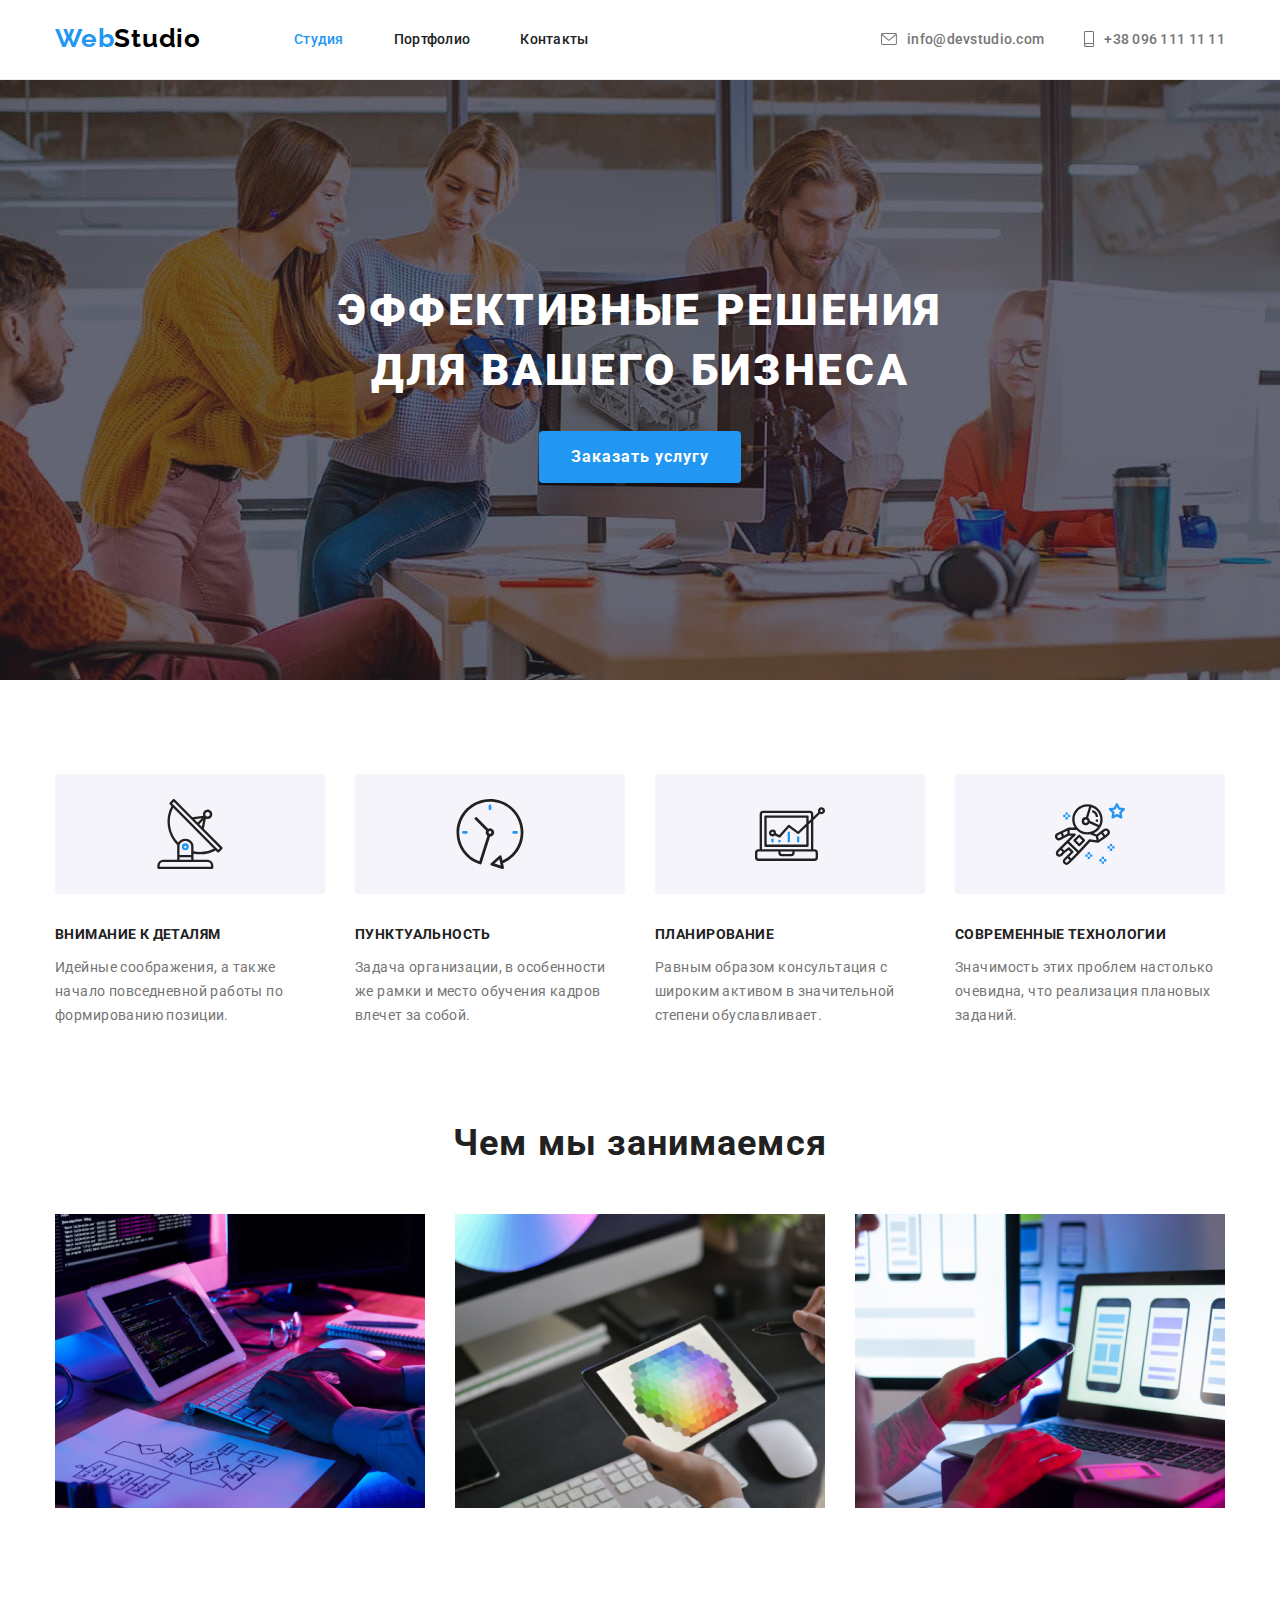
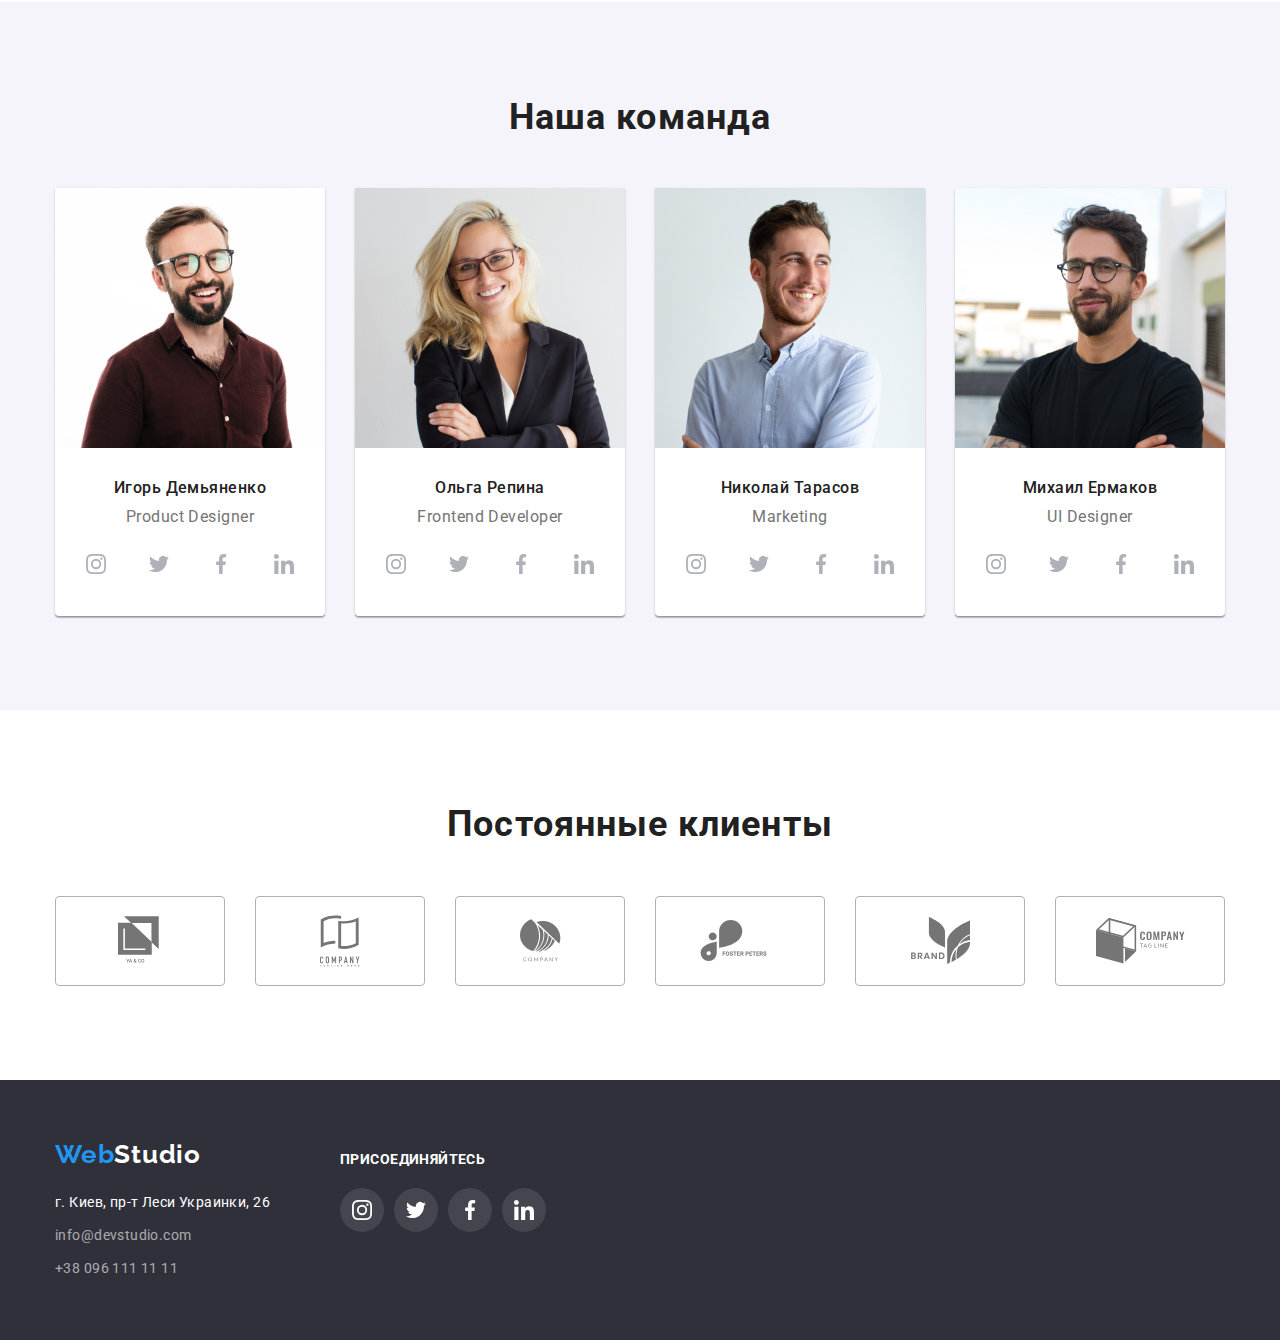
==== index.html @ a2dde5da "Стартовый коммит" ====
<!DOCTYPE html>
<html lang="ru">
  <head>
    <meta charset="UTF-8" />
    <meta name="viewport" content="width=</head>device-width, initial-scale=1.0" />
    <title>WebStudio</title>
    <link rel="stylesheet" href="https://cdnjs.cloudflare.com/ajax/libs/modern-normalize/1.0.0/modern-normalize.css">
    <link href="https://fonts.googleapis.com/css2?family=Raleway:wght@700&family=Roboto:wght@400;500;700;900&display=swap" rel="stylesheet">
    <link rel="stylesheet" href="./css/style.css">
  </head>
  <body>

    <!--HEADER-->

      <header class="header">
        <div class="container">
        <nav class="navigation">
        <a class="logo" href="./index.html" aria-label="Logotype"> <span class="logo-web">Web</span>Studio</a>
        <ul class="navigation-list">
          <li class="navigation-list-item"><a class="navigation-list-link current" href="./index.html">Студия</a></li>
          <li class="navigation-list-item"><a class="navigation-list-link" href="./portfolio.html">Портфолио</a></li>
          <li class="navigation-list-item"><a class="navigation-list-link " href="">Контакты</a></li>
        </ul>
      </nav>
      <ul class="header-contacts">
          <li class="header-contacts-item"> 
            <a class="header-mail-link" href="mailto:info@devstudio.com">
              <svg class="envelope-svg" width="16px" height="12px">
               <use href="./img/sprite.svg#envelope"></use>
              </svg>
              info@devstudio.com 
            </a>
          </li>
          <li class="header-contacts-item">
            <a class="header-tel-link" href="tel:+380961111111">
              <svg class="smartphone-svg" width="10px" height="16px">
                <use href="./img/sprite.svg#smartphone"></use>
               </svg>
              +38 096 111 11 11
            </a>
          </li>
      </ul>
       </div>
     </header>


      <main>
        <!--HERO-->
        <div class="overlay">
         <section class="hero section">
          <div class="container">
          <h1 class="hero-title">Эффективные решения <br> для вашего бизнеса</h1>
          <button class="hero-button" type="button">Заказать услугу</button>
        </div>
        </section>
      </div>
      

        <!-- FEATURES-->
        
        <section class="features">
          <div class="container">
          <h2 hidden class="features-title" >Особенности</h2>

          <ul class="features-list">
            <li class="features-list-item icon-1" >
              
<h3 class="features-subtitle">Внимание к деталям</h3>
<p class="features-text">
  Идейные соображения, а также начало повседневной работы по формированию позиции.
</p>
            </li>
            <li class="features-list-item icon-2" >
              <h3 class="features-subtitle">Пунктуальность</h3>
              <p class="features-text">
          Задача организации, в особенности же рамки и место обучения кадров влечет за собой.
             </p>
            </li>
            <li class="features-list-item icon-3">
              <h3 class="features-subtitle">Планирование</h3>
              <p class="features-text">
                Равным образом консультация с широким активом в значительной степени обуславливает.
              </p></li>
            <li class="features-list-item icon-4">
              <h3 class="features-subtitle">Современные технологии</h3>
<p class="features-text">
  Значимость этих проблем настолько очевидна, что реализация плановых заданий.
</p>
            </li>
          </ul>
        </div>
                </section>
      
          
        <!--WHAT WE DO-->

        <section class="examples">
          <div class="container">
          <h2 class="examples-titles"> Чем мы занимаемся</h2>
          <ul class="examples-list">
            <li>
           <img src="./img/pic1.jpg" alt="мужчина пишет код" width="370" height="294">
            </li>
            <li>
              <img src="./img/pic2.jpg" alt="кто-то держит смартфон" width="370" height="294">
            </li>
            <li>
              <img src="./img/pic3.jpg" alt="кто-то держит планшет" width="370" height="294">
            </li>
          </ul>
        </div>
        </section>

        <!--Our team-->
        <section class="team">
          <div class="container">
          <h2 class="team-title">Наша команда </h2>
          <ul class="team-list">
            <li class="teammate-item">
          <img src="./img/teammate1.jpg" alt="игорь улыбается" width="270" height="260">
          <div class="description-container">
          <h3 class="teammate-name">Игорь Демьяненко</h3>
          <p class="teammate-position" lang="en">Product Designer</p>
          <ul class="social-list">
          <li><a class="social-list-link" href=""><svg class="social-svg" width="20px" height="20px">
            <use href="./img/sprite.svg#instagram"></use>
          </svg>
        </a>
      </li>
          <li><a class="social-list-link" href=""><svg class="social-svg" width="20px" height="20px">
            <use href="./img/sprite.svg#twitter"></use>
          </svg>
        </a>
      </li>
          <li><a class="social-list-link" href=""><svg class="social-svg" width="20px" height="20px">
            <use href="./img/sprite.svg#facebook"></use>
          </svg>
        </a>
      </li>
          <li><a class="social-list-link" href=""><svg class="social-svg" width="20px" height="20px">
            <use href="./img/sprite.svg#linkedin"></use>
          </svg>
        </a>
      </li>
        </ul>
</div>
            </li>
            <li class="teammate-item">
              <img src="./img/teammate2.jpg" alt="ольга улыбается" width="270" height="260">
              <div class="description-container">         
          <h3 class="teammate-name">Ольга Репина</h3>
          <p class="teammate-position" lang="en">Frontend Developer</p>
          <ul class="social-list">
            <li><a class="social-list-link" href=""><svg class="social-svg" width="20px" height="20px">
              <use href="./img/sprite.svg#instagram"></use>
            </svg>
          </a>
        </li>
            <li><a class="social-list-link" href=""><svg class="social-svg" width="20px" height="20px">
              <use href="./img/sprite.svg#twitter"></use>
            </svg>
          </a>
        </li>
            <li><a class="social-list-link" href=""><svg class="social-svg" width="20px" height="20px">
              <use href="./img/sprite.svg#facebook"></use>
            </svg>
          </a>
        </li>
            <li><a class="social-list-link" href=""><svg class="social-svg" width="20px" height="20px">
              <use href="./img/sprite.svg#linkedin"></use>
            </svg>
          </a>
        </li>
          </ul>
          </div>
            </li>
            <li class="teammate-item">
              <img src="./img/teammate3.jpg" alt="николай улыбается" width="270" height="260">
              <div class="description-container">             
               <h3 class="teammate-name">Николай Тарасов</h3>
               <p class="teammate-position" lang="en">Marketing</p>
               <ul class="social-list">
                 <li><a class="social-list-link" href=""><svg class="social-svg" width="20px" height="20px">
                   <use href="./img/sprite.svg#instagram"></use>
                 </svg>
                </a>
              </li>
                 <li><a class="social-list-link" href=""><svg class="social-svg" width="20px" height="20px">
                   <use href="./img/sprite.svg#twitter"></use>
                 </svg>
                </a>
              </li>
                 <li><a class="social-list-link" href=""><svg class="social-svg" width="20px" height="20px">
                   <use href="./img/sprite.svg#facebook"></use>
                 </svg>
                </a>
              </li>
                 <li><a class="social-list-link" href=""><svg class="social-svg" width="20px" height="20px">
                   <use href="./img/sprite.svg#linkedin"></use>
                 </svg>
                </a>
              </li>
               </ul>
               </div>
            </li>
            <li class="teammate-item">
              <img src="./img/teammate4.jpg" alt="ольга улыбается" width="270" height="260">
              <div class="description-container">   
           <h3 class="teammate-name">Михаил Ермаков</h3>
           <p class="teammate-position" lang="en">UI Designer</p>
           <ul class="social-list">
             <li><a class="social-list-link" href=""><svg class="social-svg" width="20px" height="20px">
               <use href="./img/sprite.svg#instagram"></use>
             </svg>
            </a>
          </li>
             <li><a class="social-list-link" href=""><svg class="social-svg" width="20px" height="20px">
               <use href="./img/sprite.svg#twitter"></use>
             </svg>
            </a>
          </li>
             <li><a class="social-list-link" href=""><svg class="social-svg" width="20px" height="20px">
               <use href="./img/sprite.svg#facebook"></use>
             </svg>
            </a>
          </li>
             <li><a class="social-list-link" href=""><svg class="social-svg" width="20px" height="20px">
               <use href="./img/sprite.svg#linkedin"></use>
             </svg>
            </a>
          </li>
           </ul>
           </div>
            </li>
          </ul>
        </div>
        </section>

         <!--CLIENTS-->

    <section class="clients-section">
      <div class="container">
       <h2 class="clients-title">Постоянные клиенты</h2>
       <ul class="clients-list">
         <li class="clients-item"><a class="clients-link" href="">
           <svg class="clients-icon"  width="45px" height="50px" >
            <use href="./img/sprite.svg#client-1"></use>
           </svg>
         </a>
        </li>
        <li class="clients-item"><a class="clients-link" href="">
          <svg class="clients-icon" width="40px" height="52px" >
           <use href="./img/sprite.svg#client-2"></use>
          </svg>
        </a>
       </li>
       <li class="clients-item"><a class="clients-link" href="">
        <svg class="clients-icon" width="41px" height="43px" >
         <use href="./img/sprite.svg#client-3"></use>
        </svg>
      </a>
     </li>
     <li class="clients-item"><a class="clients-link" href="">
      <svg class="clients-icon" width="80px" height="42px" >
       <use href="./img/sprite.svg#client-4"></use>
      </svg>
    </a>
   </li>
   <li class="clients-item"><a class="clients-link" href="">
    <svg class="clients-icon" width="59px" height="47px" >
     <use href="./img/sprite.svg#client-5"></use>
         </svg>
       </a>
      </li>
      <li class="clients-item"><a class="clients-link" href="">
       <svg class="clients-icon" width="89px" height="46px" >
        <use href="./img/sprite.svg#client-6"></use>
       </svg>
     </a>
     </li>
       </ul>
      </div>
      </section>
      </main>


      <!--FOOTER-->
      <footer class="footer">
        <div class="container container-footer">
          <div class="footer-contacts">
          <a class="logo webstudio" href="./index.html" aria-label="Logotype"><span class="logo-web">Web</span><span class="logo-footer">Studio</span></a>
          <address class="address">
           
            <ul class="address-footer">
              <li class="address-footer-item"> г. Киев, пр-т Леси Украинки, 26</li>
              <li class="address-footer-item"><a class="footer-mail-link" href="mailto:info@devstudio.com">info@devstudio.com</a></li>
              <li class="address-footer-item"><a class="footer-tel-link" href="tel:+380961111111">+38 096 111 11 11</a> </li>
           </ul>       
        </address>
      </div>
        <div class="footer-connections">
          <h2>присоединяйтесь</h2>
          <ul class="social-list-footer">
            <li class="item-link-footer"><a class="social-link-footer" href=""><svg class="social-svg" width="20px" height="20px">
              <use href="./img/sprite.svg#instagram"></use>
            </svg></a></li>
            <li class="item-link-footer"><a class="social-link-footer" href=""><svg class="social-svg" width="20px" height="20px">
              <use href="./img/sprite.svg#twitter"></use>
            </svg></a></li>
            <li class="item-link-footer"><a class="social-link-footer" href=""><svg class="social-svg" width="20px" height="20px">
              <use href="./img/sprite.svg#facebook"></use>
            </svg></a></li>
            <li class="item-link-footer"><a class="social-link-footer" href=""><svg class="social-svg" width="20px" height="20px">
              <use href="./img/sprite.svg#linkedin"></use>
            </svg></a></li>
          </ul>
          </div>
      </div>
      </footer>
  </body>
</html>
---- css/style.css ----
:root {
    --main-font: "Roboto", sans-serif;
    --secondary-font: "Raleway", sans-serif;
    --primary-text-color: #757575;
    --secondary-text-color: #212121;
    --title-text-color: #FFFFFF;
    --accent-color: #2196F3;
    --bg-color: #2F303A;
    }    

    *,
    *::before,
    *::after {
      margin: 0;
      padding: 0;
    }

body {
    font-family: var(--main-font);
    font-style: normal;

}
ul{
      list-style: none;
}

a{
    text-decoration: none;
}

img{
    display: block;
}
    

.container{
    margin-left: auto;
    margin-right: auto;
    width: 1200px;
    padding-right: 15px ;
    padding-left: 15px;
    }

/*-----START HEADER-------*/

.header{
    height: 80px;
    padding: 24px 0px;
    border-bottom: 1px solid #ececec;
}

.header .container{
    display: flex;
    }
    
.logo{
    font-family: var(--secondary-font);
    font-weight: 700;
    font-size: 26px;
    line-height: 1,20;
    letter-spacing: 0.03em;
    color: #000000;
    
}
.logo-web{
    color: var(--accent-color);
}

.navigation{
    display: flex;
    align-items: center;
    
    
}
.navigation-list{
    display: flex;
    margin-left: 93px;
}

.navigation-list-item{

    margin-right: 50px;
    }
.navigation-list-item:last-child{
    margin-right: 0;
}
.navigation .navigation-list-link.current{
    color: var(--accent-color);
   }


.navigation-list-link{
    
    font-weight: 500;
    font-size: 14px;
    line-height: 1,15;
    letter-spacing: 0.02em;
    color: var(--secondary-text-color);
}

 

.navigation-list-link:hover,
.navigation-list-link:focus{
color: var(--accent-color); 
}
 
.header-contacts{
    display: flex;
    align-items: center;
    margin-left:auto;
    }

.header-contacts-item{
    
    margin-right: 40px;
    
}


.header-contacts-item:last-child{
margin-right: 0;
}

.header-mail-link{
    display: flex;
    align-items: center;
}
.envelope-svg{
    
    margin-right: 10px;
    fill: currentcolor;
    
}
.header-tel-link{
    display: flex;
    align-items: center;
}
.smartphone-svg{
    margin-right: 10px;
    fill: currentcolor;
}
.envelope-svg:hover,
.envelope-svg:focus,
.smartphone-svg:hover,
.smartphone-svg:focus{

    fill: var(--accent-color);
}

.header-tel-link,
.header-mail-link{
font-weight: 500;
font-size: 14px;
line-height: 1,15;
letter-spacing: 0.02em;
color: var(--primary-text-color);
}


.header-tel-link:hover,
.header-tel-link:focus,
.header-mail-link:hover,
.header-mail-link:focus {
color: var(--accent-color);
}

/*------END HEADER--------*/

/*--------START HERO----------*/

.overlay{
    height: 600px;
    max-width: 1600px;
    margin-left: auto;
    margin-right: auto;
    background-color: #C4C4C4;
    background-image: linear-gradient(
      to right,
      rgba(47, 48, 58, 0.4),
      rgba(47, 48, 58, 0.4)
    ),
     url(../img/bground.jpg);
    background-repeat: no-repeat;
    background-size: cover;
    background-position: center;
}
.hero{
    padding-top: 200px;
    text-align: center;
 
 
}

.hero-title{
    margin-bottom: 30px;
 

    font-size: 44px;
    line-height: 1.37;
    text-align: center;
    letter-spacing: 0.06em;
    text-transform: uppercase;
    color: var(--title-text-color);
    font-weight: 900;
}
.hero-button{
display: inline-block;
 border: 0px;
 border-radius: 4px;
padding: 11px 32px;
box-shadow: 0px 4px 4px rgba(0, 0, 0, 0.15);
border-radius: 4px;
min-width: 200px;

font-weight: 700;
font-size: 16px;
line-height: 1.88;
align-items: center;
letter-spacing: 0.06em;
color: var(--title-text-color);
background-color:var(--accent-color);
}


/*--------END HERO------------*/

/*--------START FEATURES-------*/
.features{
  padding-top: 94px;  
  padding-bottom: 94px ;
}
.features-list{
    display: flex; 
}
.features-list-item::before {
    display: block; 
    content: '';
    height: 120px;
    background: #f5f4fa;
    border-radius: 4px;
    margin-bottom: 30px;
    background-repeat: no-repeat;
    background-position: center;
  }

  .icon-1::before {
    background-image: url(../img/antenna.svg);
  }
  .icon-2::before {
    background-image: url(../img/clock.svg);
  }
  .icon-3::before {
    background-image: url(../img/diagram.svg);
  }
  .icon-4::before {
    background-image: url(../img/astronaut.svg);
  }
  

.features-list-item:not(:last-child){
    margin-right:30px;
}

.features-list-item{
    
    width: 270px;
    }


.features-subtitle{
margin-bottom: 10px; 

font-weight: 700;
font-size: 14px;
line-height: 1.50;
letter-spacing: 0.03em;
text-transform: uppercase;
color: var(--secondary-text-color);
}
.features-text{
  
font-weight: 400;
font-size: 14px;
line-height: 1.73;
letter-spacing: 0.03em;
color: var(--primary-text-color);
}

/*--------END FEATURES-------*/

/*------START WHAT WE DO----------*/

.examples{
    padding-bottom: 94px;
     
}

.examples-list{
    display: flex;
    justify-content: space-between;
}
.examples-titles{
margin-bottom: 50px;

font-weight: 700;
font-size: 36px;
line-height: 1.17;
text-align: center;
letter-spacing: 0.03em;
color: var(--secondary-text-color);
}

/*------END WHAT WE DO----------*/

/*------START OUR TEAM----------*/

.team{
    padding-top: 94px;
    padding-bottom: 94px;
    background: #F5F4FA;
    
}

.team-title{

margin-bottom: 50px;


font-weight: 700;
font-size: 36px;
line-height: 1.17;
text-align: center;
letter-spacing: 0.03em;
color: var(--secondary-text-color);
}

.team-list{
    display: flex;
    justify-content: space-between;
}
.teammate-item{
    


    background: #FFFFFF;
    box-shadow: 0px 1px 3px rgba(0, 0, 0, 0.12), 0px 1px 1px rgba(0, 0, 0, 0.14),
    0px 2px 1px rgba(0, 0, 0, 0.2);
    border-radius: 0px 0px 4px 4px;
}

.teammate-item h3{
    
 text-align: center;

}
.teammate-name{
margin-top: 30px;
margin-bottom: 10px;

font-weight: 500;
font-size: 16px;
line-height: 1.19;
letter-spacing: 0.03em;
color: var(--secondary-text-color);
}
.teammate-position{
margin-bottom: 16px;
font-weight: 400;
font-size: 16px;
line-height: 1.19;
letter-spacing: 0.03em;
text-align: center;
color: var(--primary-text-color);
}
.social-list {

    display: flex;
    justify-content: space-evenly;
    padding: 0;
    margin: 0;
  
  }
  
  .social-list-link {
    display: flex;
    justify-content: center;
    align-items: center;
    width: 44px;
    height: 44px;
    border-radius: 50%;
    fill: #AFB1B8;
  
  }
  
  .social-list-link:hover,
  .social-list-link:focus {
  
    background-color: var(--accent-color);
  
  }
  
  .social-list-link:hover .social-svg,
  .social-list-link:focus .social-svg {
  
    fill: #ffffff;
  }
  
.description-container{
    padding-bottom: 30px;
}

/*------END OUR TEAM----------*/

/*--------START CLIENTS--------*/
.clients-section {
    padding-bottom: 94px;
    padding-top: 94px ;
}
  
.clients-title {
    font-weight: bold;
    font-size: 36px;
    line-height: 1.16;
    letter-spacing: 0.03em;
    color: var(--secondary-text-color);
    text-align: center;
    margin: 0px;
    padding: 0px;
    margin-bottom: 50px;
    
  }
  .clients-list {
    display: flex;
    justify-content: space-between;
    margin: 0px;
    padding: 0px;
  }
  .clients-item {
        
    Width: 170px;
    Height: 90px;
  }
  .clients-link:hover,
  .clients-link:focus {
    border: 1px solid var(--accent-color);
    border-radius: 4px;
    color: var(--accent-color);
    
  }
  .clients-link {
    display: flex;
    justify-content: center;
    align-items: center;
    Width: 170px;
    Height: 90px;
    color: #757575;
    border: 1px solid #AFB1B8;
    border-radius: 4px;
  }
  .clients-icon {
    fill: currentcolor;
  }
  
/*--------END CLIENTS---------*/

/*------STARt FOOTER---------*/

.footer{
  background-color: var(--bg-color);
}
.container-footer{
    display: flex;
    margin-left: auto;
    margin-right: auto;
    padding-bottom: 60px;
    padding-top: 60px;
}
.footer-contacts{
    margin-right: 70px;
}

.logo-footer{
    color: #FFFFFF;
}
.webstudio{
    display:block ;
    margin-bottom: 20px;
}

.address-footer-item:not(:last-child){
    margin-bottom: 9px;

    }

.footer address{

font-style: normal;
}
.address{
font-weight: 400;
font-size: 14px;
line-height: 1.72;
letter-spacing: 0.03em;
color: var(--title-text-color);
}
.footer-mail-link{
font-weight: 400;
font-size: 14px;
line-height: 1.72;
letter-spacing: 0.03em;
color: rgba(255, 255, 255, 0.6);
}
.footer-tel-link{
font-weight: 400;
font-size: 14px;
line-height: 1.72;
letter-spacing: 0.03em;
color: rgba(255, 255, 255, 0.6);

}

    
    

.footer-connections h2 {
    margin: 0;
    padding: 0;
    padding-top: 12px;
    margin-bottom: 20px;
    
    font-weight: bold;
    font-size: 14px;
    line-height: 1.14;
    letter-spacing: 0.03em;
    text-transform: uppercase;
     color: var(--title-text-color);
  }
  .social-list-footer {
    display: flex;
    justify-content: space-evenly;
    padding: 0;
    margin: 0;
  
  }
  .social-link-footer {
    display: flex;
    justify-content: center;
    align-items: center;
    width: 44px;
    height: 44px;
    border-radius: 50%;
    background-color: rgba(255, 255, 255, 0.1);
    fill: var(--title-text-color);
  }
  .item-link-footer:not(:last-child) {
    margin-right: 10px;
  }
  .social-link-footer:hover,
  .social-link-footer:focus {
    background-color: var(--accent-color);

  }
/*------END FOOTER---------*/

/*------START PORTFOLIO---------*/


.portfolio{
  padding-top: 94px;
  padding-bottom:94px;
}
.portfolio-filter{
  display: flex;
  justify-content: center;
  margin-bottom: 50px;

}

.portfolio-filter-btn{
  display: inline-block; 
  border: 0px;
  border-radius: 4px;
  padding-top: 6px;
  padding-bottom: 6px;
  padding-right: 22px;
  padding-left: 22px;

  font-weight: 500;
  font-size: 16px;
  line-height: 1.625;
  text-align: center;
  letter-spacing: 0.03em;
  color: var(--secondary-text-color);   
 
  
 }
    .portfolio-filter-btn:hover,
    .portfolio-filter-btn:focus{
    color: var(--title-text-color);
    background-color: var(--accent-color);
    box-shadow: 0px 1px 1px rgba(0, 0, 0, 0.12), 0px 4px 4px rgba(0, 0, 0, 0.06),
    1px 4px 6px rgba(0, 0, 0, 0.16);
    }

.button{
    
    background: #F5F4FA;
    border-radius: 4px;
}     



    .button:not(:last-child){
        margin-right: 8px;
    }
 
    

.portfolio-list{
    display: flex;
    flex-wrap: wrap;
    margin-left: auto;
    margin-right: auto;
    }

.portfolio-list-item{
    width: 370px;
    margin-right: 30px;
    margin-bottom: 30px;   
    
}


.portfolio-list-link{
  display: block;
}
.portfolio-list-link:hover,
.portfolio-list-link:focus{
  box-shadow: 0px 1px 1px rgba(0, 0, 0, 0.12), 0px 4px 4px rgba(0, 0, 0, 0.06),
  1px 4px 6px rgba(0, 0, 0, 0.16);
}
.portfolio-list-item:nth-child(3n){
    margin-right: 0px;
}
.portfolio-list-item:nth-last-child(-n + 3){
    margin-bottom: 0px;
}
.portfolio-list-item h2{
    margin-bottom: 0px;
  padding-top: 20px;
  padding-left: 24px;
  padding-right: 24px;
}
.portfolio-list-item p{
    margin-bottom: 0px;
  margin-top: 4px;
  padding-left: 24px;
  padding-right: 24px;
  padding-bottom: 20px;
  
}

.list-container{
    border-top: 0px solid #eeeeee;;
    border-left:  1px solid #eeeeee;
    border-right:  1px solid #eeeeee;
    border-bottom:  1px solid #eeeeee;
    
    
}

 .portfolio-list-title{
font-weight: 700;
font-size: 18px;
line-height: 2;
letter-spacing: 0.06em;
color: var(--secondary-text-color);
}
.portfolio-list-text{
font-weight: 400;
font-size: 16px;
line-height: 1.875;
letter-spacing: 0.03em;
color: var(--primary-text-color);
}


/*------END PORTFOLIO---------*/
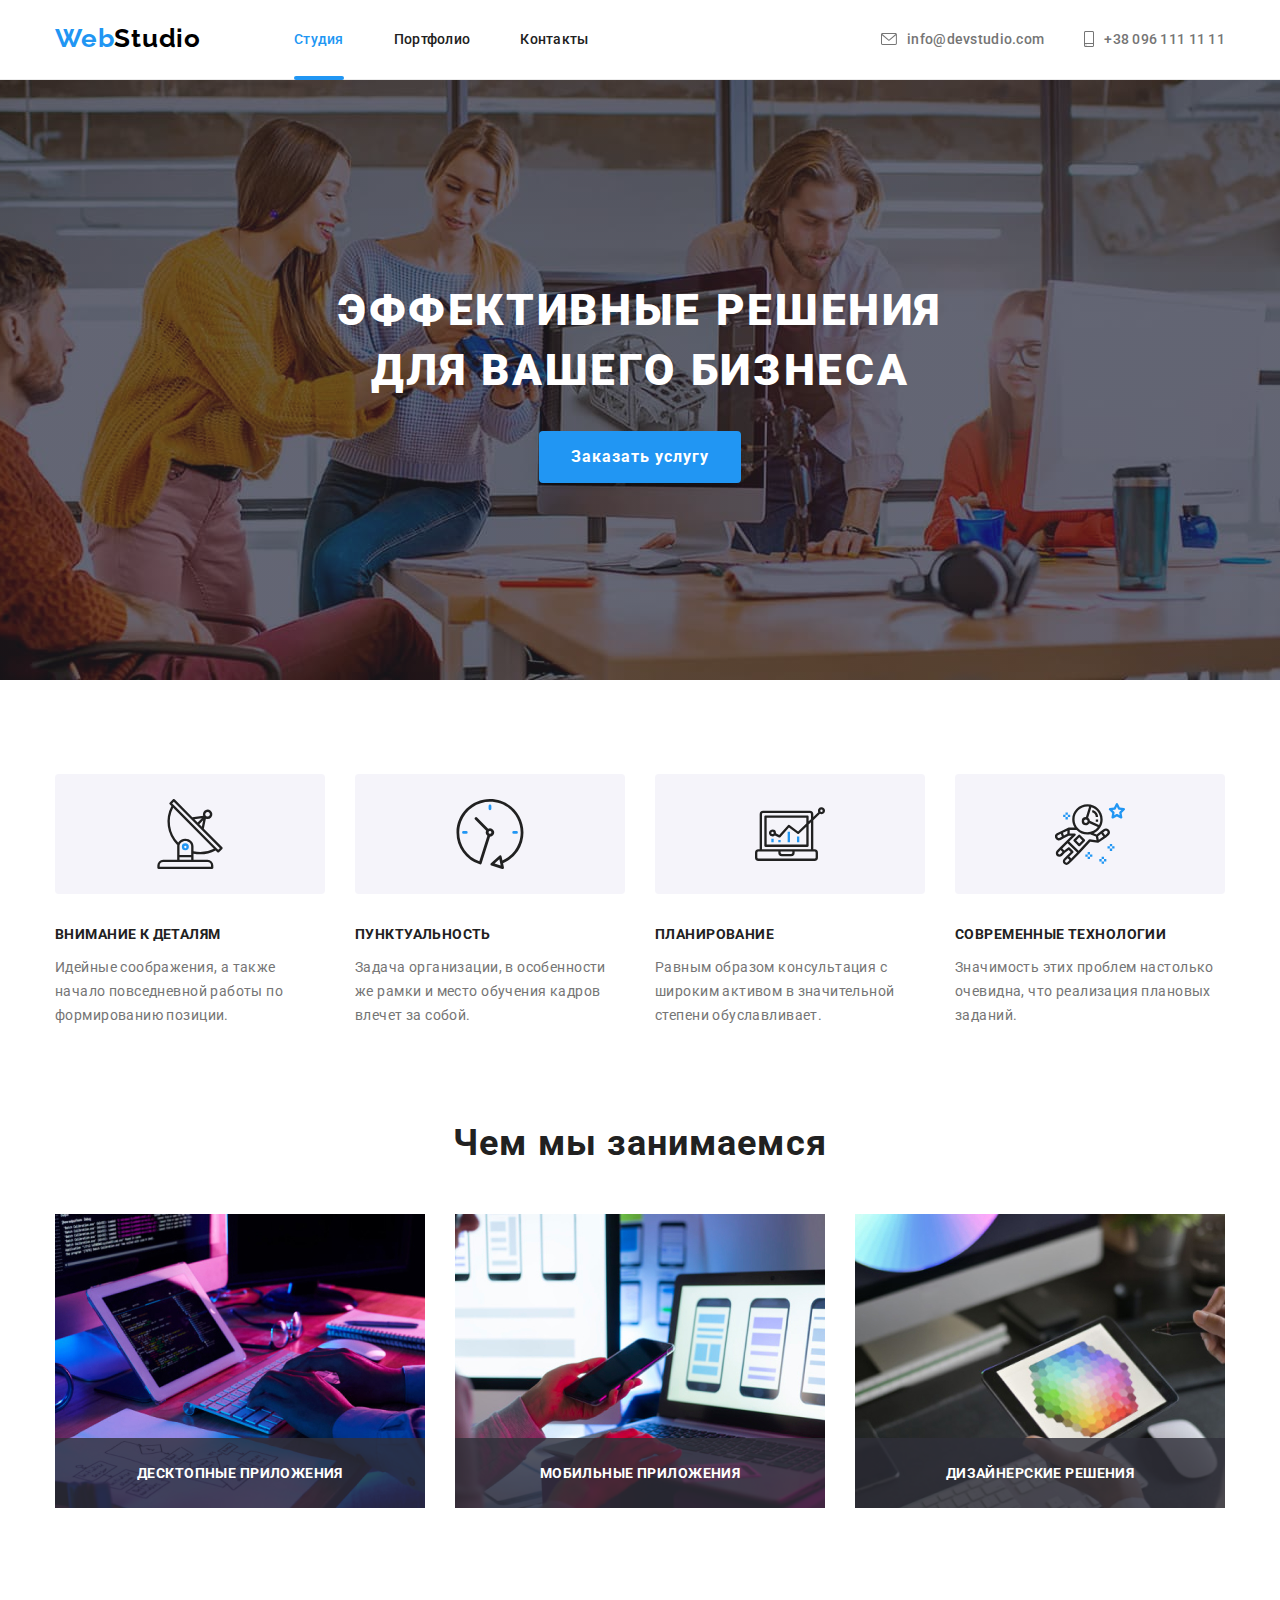
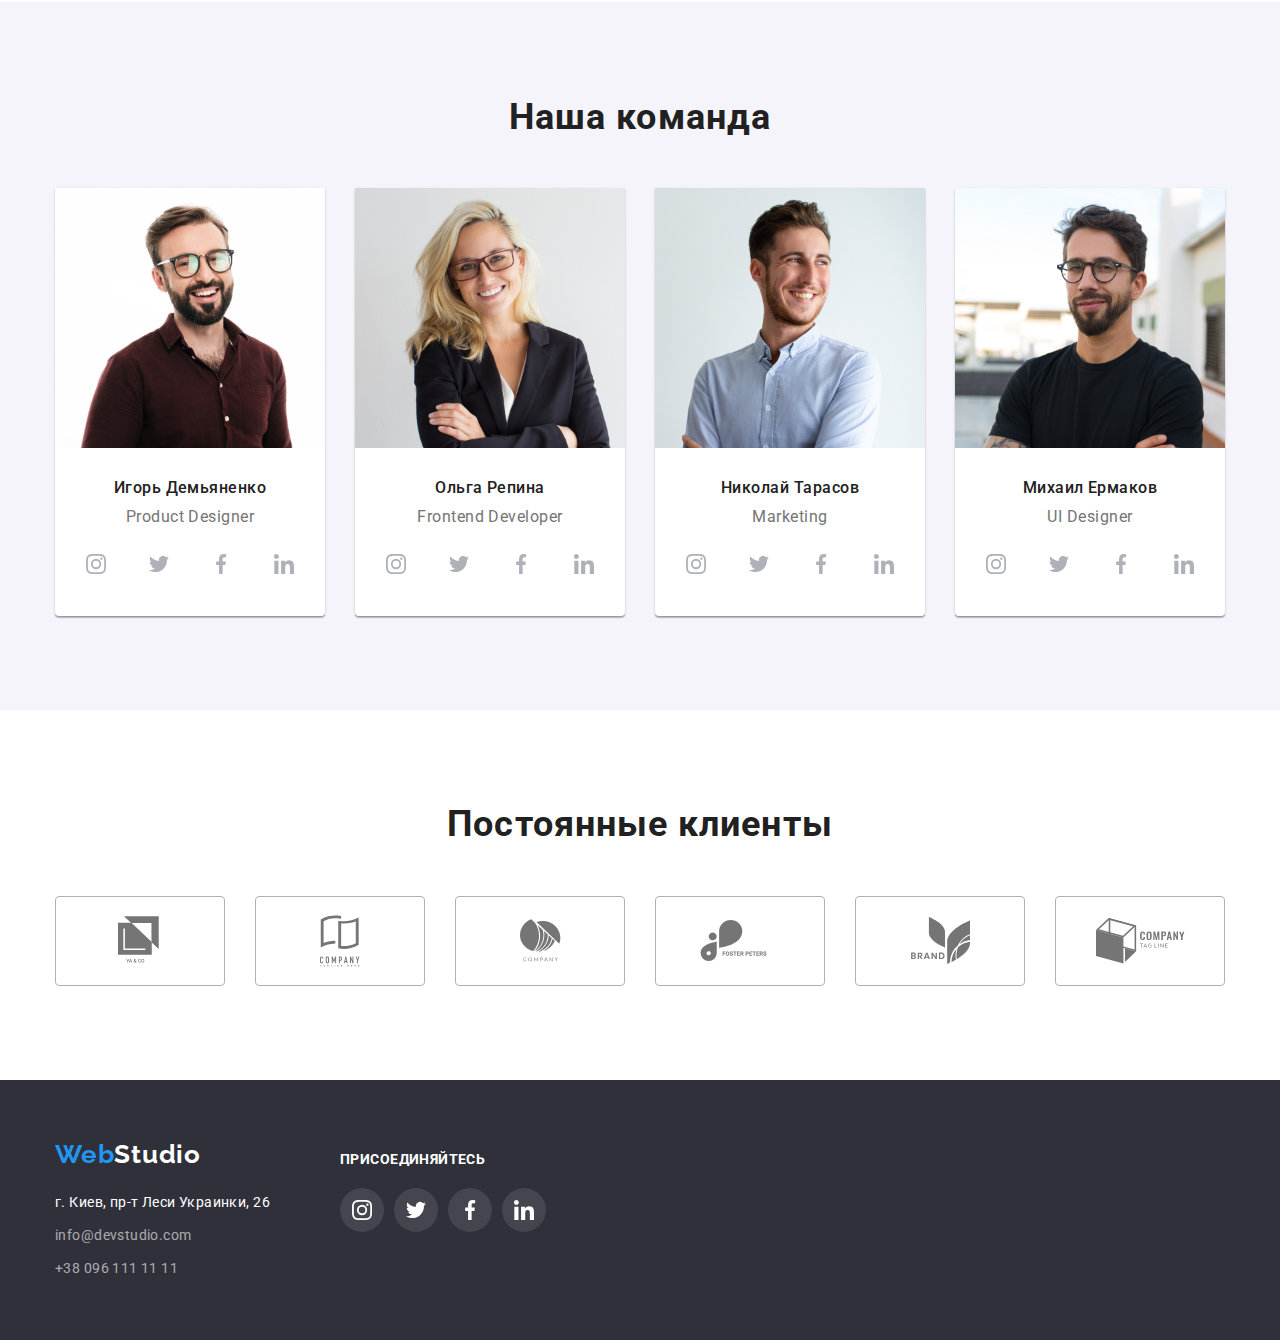
==== commit 080badbd: "Позиционирует текст на карточках, добавляет оверлей на карточки портфолио" ====
--- a/index.html
+++ b/index.html
@@ -99,13 +99,28 @@
           <h2 class="examples-titles"> Чем мы занимаемся</h2>
           <ul class="examples-list">
             <li>
+              <div class="wrapper-examples">
            <img src="./img/pic1.jpg" alt="мужчина пишет код" width="370" height="294">
+           <div class="overlay-examples">
+           <p class="text-overlay-examples">Десктопные приложения</p>
+          </div>
+        </div>
             </li>
             <li>
-              <img src="./img/pic2.jpg" alt="кто-то держит смартфон" width="370" height="294">
+              <div class="wrapper-examples">
+              <img src="./img/pic3.jpg" alt="кто-то держит смартфон" width="370" height="294">
+              <div class="overlay-examples">
+                <p class="text-overlay-examples">Мобильные приложения</p>
+              </div>
+            </div>
             </li>
             <li>
-              <img src="./img/pic3.jpg" alt="кто-то держит планшет" width="370" height="294">
+              <div class="wrapper-examples">
+              <img src="./img/pic2.jpg" alt="кто-то держит планшет" width="370" height="294">
+              <div class="overlay-examples">
+                <p class="text-overlay-examples">Дизайнерские решения</p>
+              </div>
+            </div>
             </li>
           </ul>
         </div>
--- a/css/style.css
+++ b/css/style.css
@@ -82,6 +82,8 @@
 .navigation-list-item{
 
     margin-right: 50px;
+    position: relative;
+    
     }
 .navigation-list-item:last-child{
     margin-right: 0;
@@ -98,6 +100,20 @@
     line-height: 1,15;
     letter-spacing: 0.02em;
     color: var(--secondary-text-color);
+    transition-duration: 250ms;
+  transition-timing-function: cubic-bezier(0.4, 0, 0.2, 1);
+    
+}
+.navigation-list-link.current::after{
+  content: "";
+  display: flex;
+  width: 100%;
+  position: absolute;
+  bottom: -32px;
+  left: 0;
+  height: 4px;
+  background: #2196F3;
+  border-radius: 2px;
 }
 
  
@@ -157,6 +173,8 @@
 line-height: 1,15;
 letter-spacing: 0.02em;
 color: var(--primary-text-color);
+transition-duration: 250ms;
+  transition-timing-function: cubic-bezier(0.4, 0, 0.2, 1);
 }
 
 
@@ -312,6 +330,34 @@
 letter-spacing: 0.03em;
 color: var(--secondary-text-color);
 }
+.wrapper-examples{
+  position: relative;
+}
+
+.overlay-examples{
+  position: absolute;
+  bottom: 0;
+  left: 0;
+  display: flex;
+  width: 100%;
+  height: 70px;
+  background: rgba(47, 48, 58, 0.8);
+}
+.text-overlay-examples{
+  display: flex;
+  justify-content: center;
+  align-items: center;
+  font-family: Roboto;
+  font-style: normal;
+  font-weight: bold;
+  font-size: 14px;
+  line-height: 1.142;
+  text-align: center;
+  letter-spacing: 0.03em;
+  text-transform: uppercase;
+  color: var(--title-text-color);
+  margin: 0 auto;
+}
 
 /*------END WHAT WE DO----------*/
 
@@ -392,6 +438,9 @@
     height: 44px;
     border-radius: 50%;
     fill: #AFB1B8;
+    transition-duration: 250ms;
+    transition-timing-function: cubic-bezier(0.4, 0, 0.2, 1);
+
   
   }
   
@@ -459,6 +508,9 @@
     color: #757575;
     border: 1px solid #AFB1B8;
     border-radius: 4px;
+    transition-duration: 250ms;
+    transition-timing-function: cubic-bezier(0.4, 0, 0.2, 1);
+
   }
   .clients-icon {
     fill: currentcolor;
@@ -554,6 +606,9 @@
     border-radius: 50%;
     background-color: rgba(255, 255, 255, 0.1);
     fill: var(--title-text-color);
+    transition-duration: 250ms;
+    transition-timing-function: cubic-bezier(0.4, 0, 0.2, 1);
+
   }
   .item-link-footer:not(:last-child) {
     margin-right: 10px;
@@ -593,7 +648,10 @@
   line-height: 1.625;
   text-align: center;
   letter-spacing: 0.03em;
-  color: var(--secondary-text-color);   
+  color: var(--secondary-text-color);
+  transition-duration: 250ms;
+  transition-timing-function: cubic-bezier(0.4, 0, 0.2, 1);
+   
  
   
  }
@@ -629,12 +687,18 @@
 .portfolio-list-item{
     width: 370px;
     margin-right: 30px;
-    margin-bottom: 30px;   
-    
-}
-
-
-.portfolio-list-link{
+    margin-bottom: 30px;
+  }
+
+.portfolio-list-item:hover .overlay-portfolio{
+  opacity: 1;
+  visibility: visible;
+  pointer-events: auto;
+  transform: translateY(0%);
+
+  }
+
+  .portfolio-list-link{
   display: block;
 }
 .portfolio-list-link:hover,
@@ -662,6 +726,39 @@
   padding-bottom: 20px;
   
 }
+.wrapper-portfolio{
+  position: relative;
+  overflow: hidden;
+}
+.overlay-portfolio{
+  
+  position: absolute;
+    top: 0;
+    left: 0;
+    display: flex;
+    width: 100%;
+    height: 100%;
+    background: rgba(33, 150, 243, 0.9);
+    margin: 0;
+    padding: 63px 24px;
+    transform: translateY(100%);
+    transition-duration: 250ms;
+    transition-timing-function: cubic-bezier(0.4, 0, 0.2, 1);
+    opacity: 0;
+    visibility: hidden;
+    pointer-events: none;
+}
+.overlay-text-portfolio{
+    font-family: Roboto;
+    font-style: normal;
+    font-weight: normal;
+    font-size: 18px;
+    line-height: 1.555;
+    letter-spacing: 0.03em;
+    color: var(--title-text-color);
+    margin-top: 0px;
+    margin-bottom: 0px;
+  }
 
 .list-container{
     border-top: 0px solid #eeeeee;;
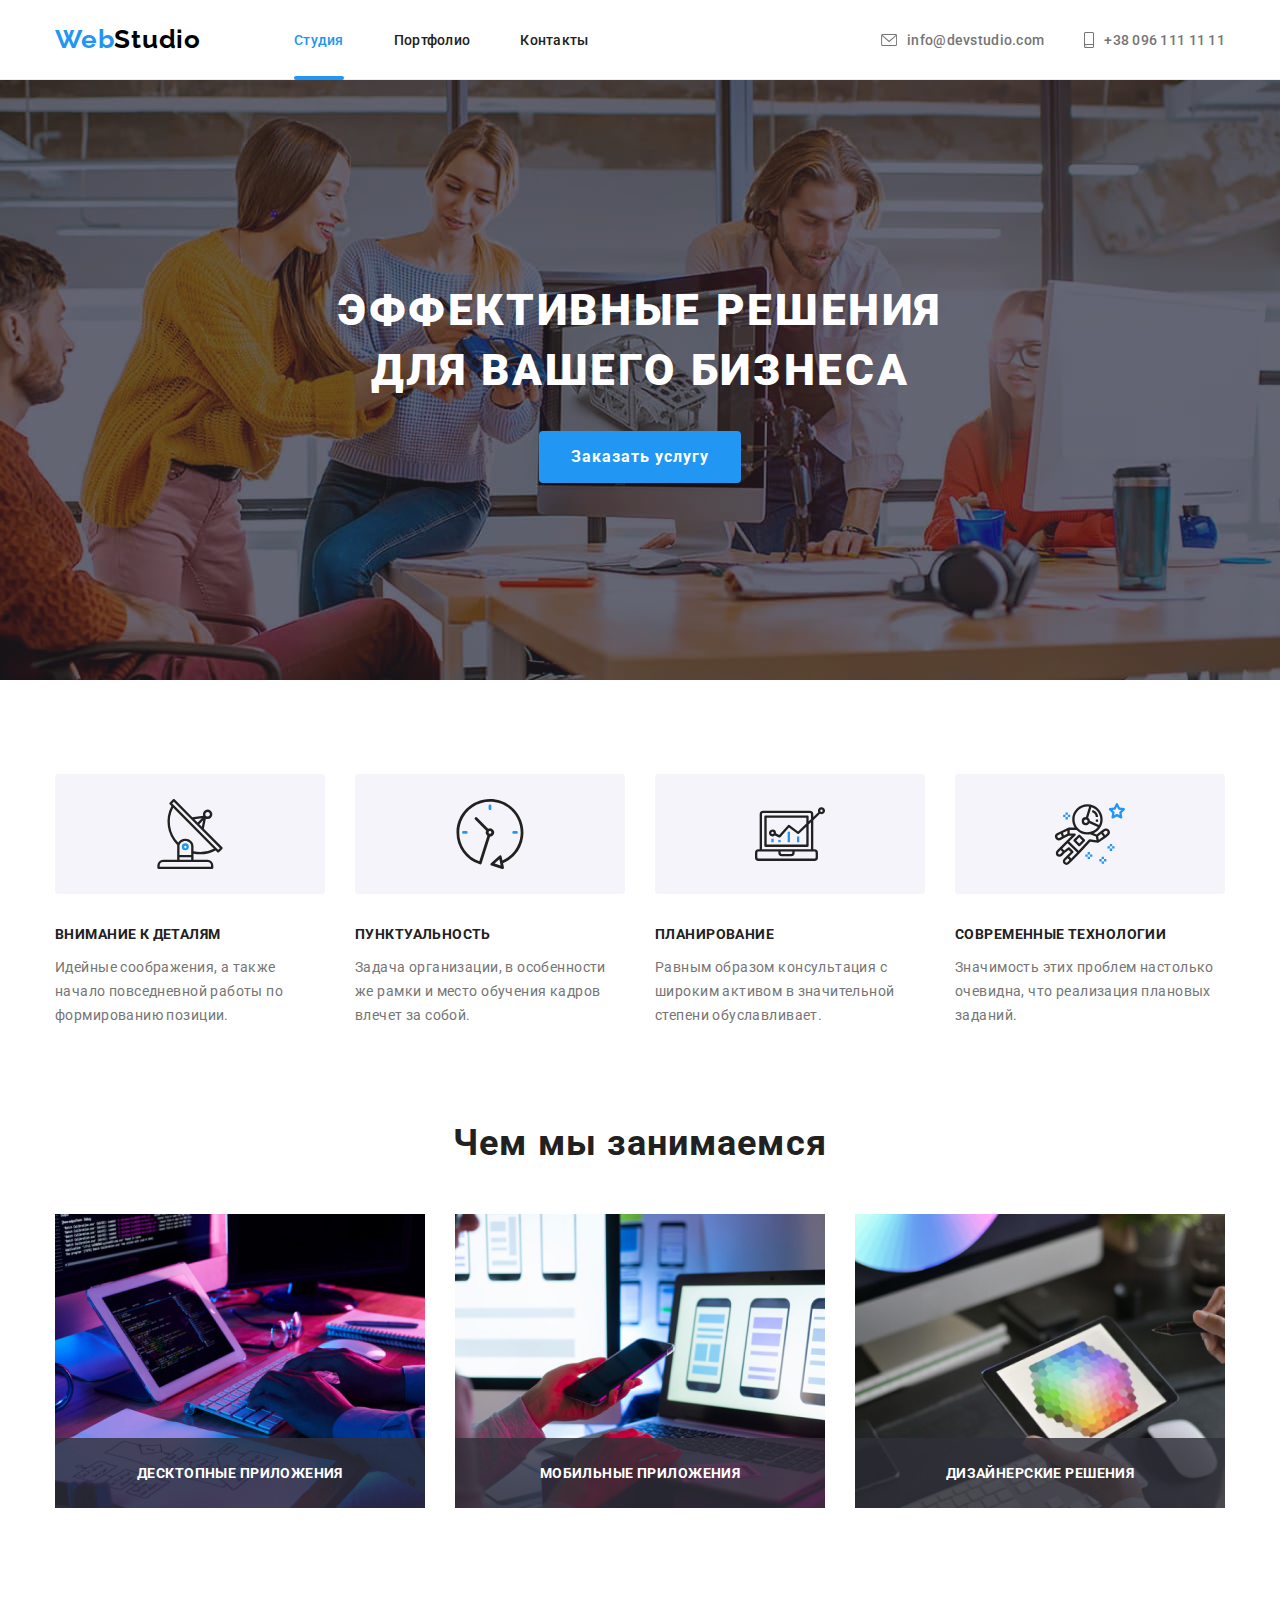
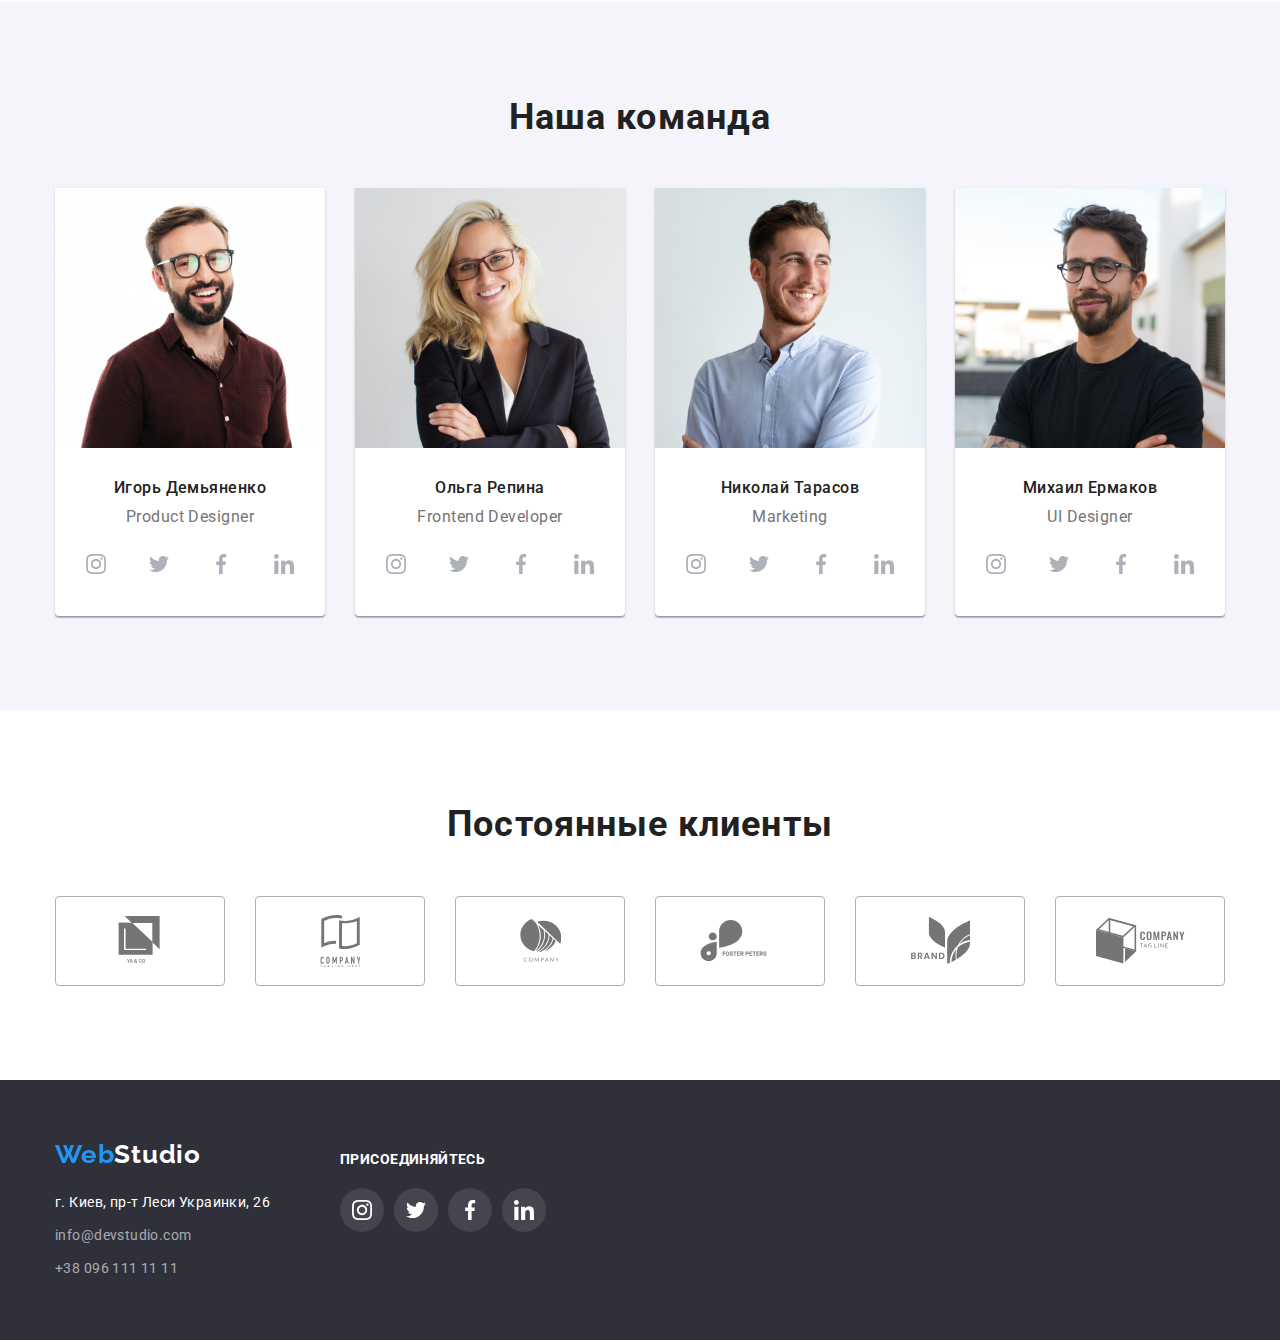
==== commit b14741c1: "Добавляет модальное окно" ====
--- a/index.html
+++ b/index.html
@@ -50,7 +50,7 @@
          <section class="hero section">
           <div class="container">
           <h1 class="hero-title">Эффективные решения <br> для вашего бизнеса</h1>
-          <button class="hero-button" type="button">Заказать услугу</button>
+          <a class="hero-button" data-modal-open href="" >Заказать услугу</a>
         </div>
         </section>
       </div>
@@ -332,5 +332,16 @@
           </div>
       </div>
       </footer>
+      <div class="backdrop is-hidden" data-modal">
+        <div class="modal">
+          <button  class="close-button" data-modal-close> <svg  width="12px" height="12px">
+            <use href="./img/sprite.svg#close-black">
+            </use>
+          </svg>
+
+          </button>
+        </div>
+      </div>
+      <script src="./js/modal.js"></script>
   </body>
 </html>
--- a/css/style.css
+++ b/css/style.css
@@ -43,11 +43,52 @@
     padding-left: 15px;
     }
 
+/*======START MODAL BUTTON=======*/
+.backdrop{
+  position: fixed;
+  top:0;
+  left:0;
+  width: 100%;
+  height: 100%;
+  background-color: rgba(0, 0, 0, 0.2);
+  
+}
+
+.modal{
+  position: absolute;
+  top: 50%;
+  left: 50%;
+  transform: translate(-50%, -50%);
+  
+  width: 528px;
+  height: 581px;
+  background-color: #fff;
+  box-shadow: 0px 1px 3px rgba(0, 0, 0, 0.12), 0px 1px 1px rgba(0, 0, 0, 0.14), 0px 2px 1px rgba(0, 0, 0, 0.2);
+  border-radius: 4px;
+}
+.backdrop.is-hidden{
+  opacity: 0;
+  visibility: hidden;
+  pointer-events: none;
+}
+.close-button{
+  position: absolute;
+  top: 8px;
+  right: 8px;
+  width: 30px;
+  height: 30px;
+  background-color: #FFFFFF;
+  border: 1px solid rgba(0, 0, 0, 0.1);
+  border-radius: 50%;
+  cursor: pointer;
+}
+/*======END MODAL BUTTON=========*/
+
 /*-----START HEADER-------*/
 
-.header{
+.header {
+  display: block;
     height: 80px;
-    padding: 24px 0px;
     border-bottom: 1px solid #ececec;
 }
 
@@ -77,6 +118,7 @@
 .navigation-list{
     display: flex;
     margin-left: 93px;
+    
 }
 
 .navigation-list-item{
@@ -94,22 +136,26 @@
 
 
 .navigation-list-link{
+  display: block;
+  padding-bottom: 32px;
+  padding-top: 32px;
+  
     
     font-weight: 500;
     font-size: 14px;
-    line-height: 1,15;
+    line-height: 1.15;
     letter-spacing: 0.02em;
     color: var(--secondary-text-color);
     transition-duration: 250ms;
-  transition-timing-function: cubic-bezier(0.4, 0, 0.2, 1);
+    transition-timing-function: cubic-bezier(0.4, 0, 0.2, 1);
     
 }
 .navigation-list-link.current::after{
   content: "";
-  display: flex;
+  display: block;
   width: 100%;
   position: absolute;
-  bottom: -32px;
+  bottom: 0;
   left: 0;
   height: 4px;
   background: #2196F3;
